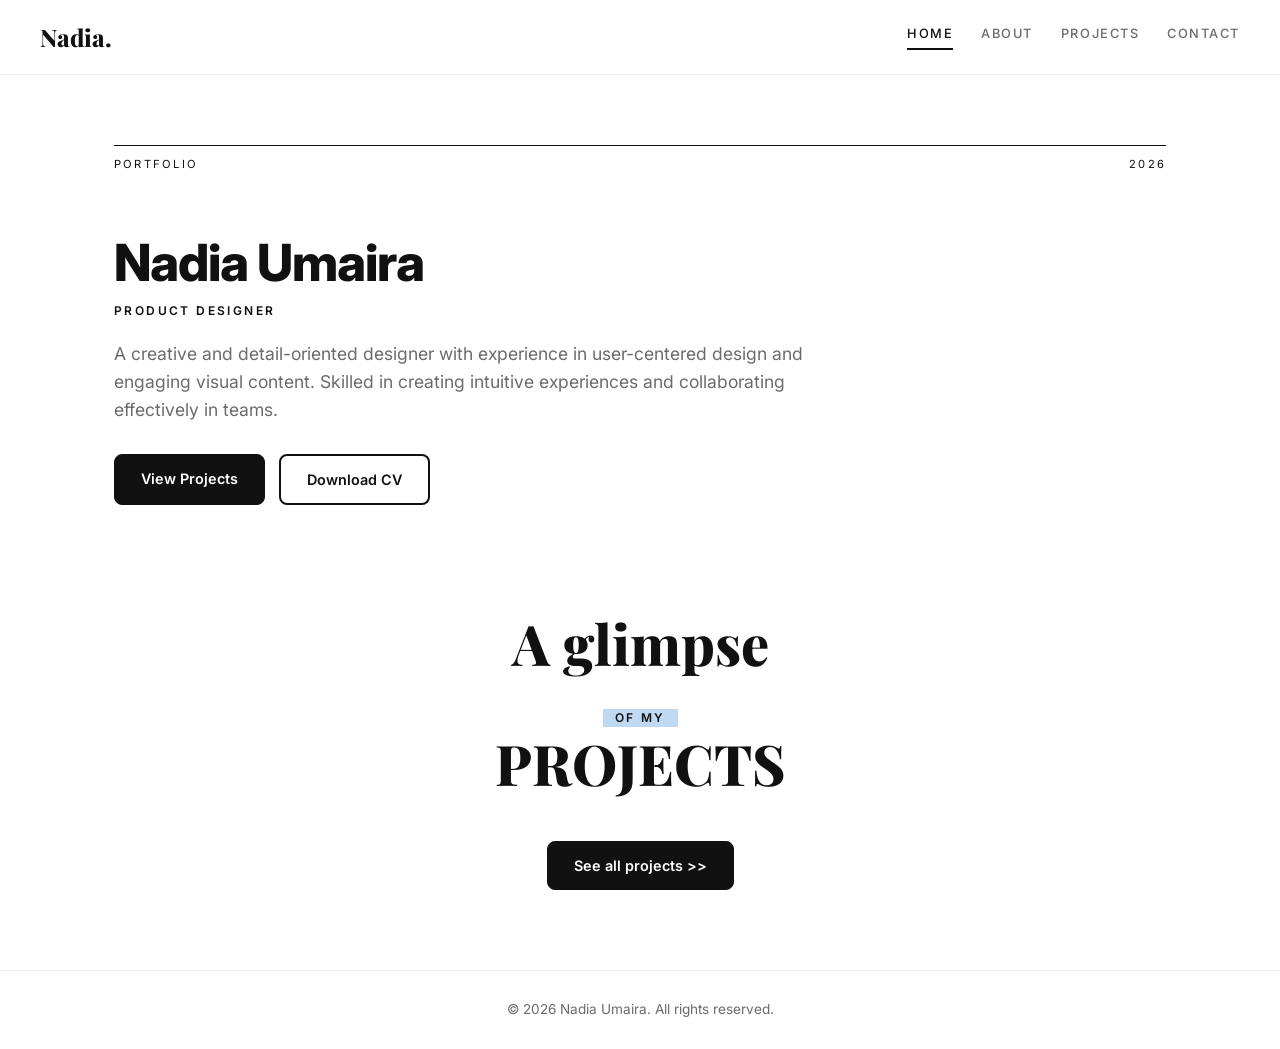
==== index.html @ 330bded6 "first commit" ====
<!DOCTYPE html>
<html lang="en">
<head>
  <meta charset="UTF-8">
  <meta name="viewport" content="width=device-width, initial-scale=1.0">
  <title>Nadia Umaira | Product Designer</title>
  <link rel="preconnect" href="https://fonts.googleapis.com">
  <link rel="preconnect" href="https://fonts.gstatic.com" crossorigin>
  <link href="https://fonts.googleapis.com/css2?family=Inter:wght@400;500;600;700&family=Playfair+Display:wght@800&display=swap" rel="stylesheet">
  <link rel="stylesheet" href="css/style.css">
</head>
<body>

  <header class="navbar">
    <a href="index.html" class="logo">Nadia.</a>
    <button class="menu-toggle" id="menuToggle" aria-label="Open menu">☰</button>
    <nav id="navMenu">
      <a href="index.html" class="active">Home</a>
      <a href="about.html">About</a>
      <a href="projects.html">Projects</a>
      <a href="contact.html">Contact</a>
    </nav>
  </header>

  <main class="container">
    <section class="hero">
      <div class="rule"><span>Portfolio</span><span class="year"></span></div>
      <h1>Nadia Umaira</h1>
      <p class="role">Product Designer</p>
      <p class="bio" style="max-width:700px; font-size:1.1rem;">
        A creative and detail-oriented designer with experience in user-centered design and engaging visual content.
        Skilled in creating intuitive experiences and collaborating effectively in teams.
      </p>
      <div class="hero-buttons">
        <a href="projects.html" class="btn btn-primary">View Projects</a>
        <a href="assets/img/Nadia Umaira-resume.pdf" class="btn btn-outline" download>Download CV</a>
      </div>
    </section>

    <section>
      <h2 class="display">A glimpse<br><small>OF MY</small><br>PROJECTS</h2>
      <div style="text-align:center; padding-bottom:80px;">
        <a href="projects.html" class="btn btn-primary">See all projects >></a>
      </div>
    </section>
  </main>

  <footer>
    <p>&copy; <span class="year"></span> Nadia Umaira. All rights reserved.</p>
  </footer>

  <script src="js/script.js"></script>
</body>
</html>
---- css/style.css ----
:root {
  --bg: #ffffff;
  --text: #111111;
  --muted: #6b6b6b;
  --line: #111111;
  --sky: #bfd9f2;

  --merdeka: #b08d2e;
  --sihadir: #f0607f;
  --padasuka: #7a1428;
  --dolce: #f28db2;
  --quickmart: #2cb5a0;

  --font-body: 'Inter', 'Segoe UI', Arial, sans-serif;
  --font-display: 'Playfair Display', Georgia, serif;
}

* { margin: 0; padding: 0; box-sizing: border-box; }
html { scroll-behavior: smooth; }
body { font-family: var(--font-body); background: var(--bg); color: var(--text); line-height: 1.6; }
a { text-decoration: none; color: inherit; }
.container { max-width: 1100px; margin: 0 auto; padding: 0 24px; }

/* Navbar */
.navbar { display: flex; justify-content: space-between; align-items: center; padding: 18px 40px; background: #fff; position: sticky; top: 0; z-index: 10; border-bottom: 1px solid #eee; }
.logo { font-family: var(--font-display); font-size: 1.5rem; font-weight: 800; }
nav { display: flex; gap: 28px; }
nav a { color: var(--muted); font-size: .8rem; font-weight: 500; letter-spacing: .12em; text-transform: uppercase; padding-bottom: 4px; border-bottom: 2px solid transparent; transition: .2s; }
nav a:hover, nav a.active { color: var(--text); border-bottom-color: var(--text); }
.menu-toggle { display: none; background: none; border: none; font-size: 1.6rem; cursor: pointer; }

/* Hero */
.hero { padding: 70px 0 50px; }
.rule { display: flex; justify-content: space-between; border-top: 1px solid var(--line); padding-top: 10px; font-size: .7rem; letter-spacing: .2em; text-transform: uppercase; margin-bottom: 60px; }
.hero h1 { font-size: clamp(2rem, 5vw, 3.2rem); line-height: 1.1; font-weight: 800; letter-spacing: -.02em; }
.role { font-size: .75rem; font-weight: 600; letter-spacing: .2em; text-transform: uppercase; margin: 10px 0 20px; }
.bio { max-width: 560px; color: var(--muted); font-size: .80rem;  }
.hero-buttons { display: flex; gap: 14px; margin-top: 30px; flex-wrap: wrap; }

/* Buttons */
.btn { padding: 12px 26px; border-radius: 8px; font-weight: 600; font-size: .9rem; transition: .2s; display: inline-block; }
.btn-primary { background: var(--text); color: #fff; border: 1px solid var(--text); }
.btn-primary:hover { background: #fff; color: var(--text); }
.btn-outline { border: 2px solid var(--text); color: var(--text); }
.btn-outline:hover { background: var(--text); color: #fff; }

/* Judul serif besar */
.display { font-family: var(--font-display); font-weight: 800; text-align: center; line-height: 1; font-size: clamp(2rem, 6vw, 3.5rem); padding: 60px 0 50px; }
.display small { display: inline-block; font-family: var(--font-body); font-size: .75rem; font-weight: 600; letter-spacing: .2em; background: var(--sky); padding: 3px 12px; margin: 8px 0; }

/* Tag label kecil */
.tag { display: inline-block; font-size: .99rem; font-weight: 700; letter-spacing: .15em; text-transform: uppercase;  color: #000000; padding: 4px; border-radius: 4px; margin-bottom: 0px; }

/* Project cards */
.project-grid { display: grid; grid-template-columns: repeat(auto-fill, minmax(300px, 1fr)); gap: 28px; padding-bottom: 80px; }
.project-card { display: block; border-radius: 16px; overflow: hidden; background: #fff; border: 1px solid #eee; transition: .25s; }
.project-card:hover { transform: translateY(-6px); box-shadow: 0 14px 30px rgba(0, 0, 0, .12); }
.project-card .cover { aspect-ratio: 16 / 9; background: linear-gradient(135deg, var(--c1), var(--c2)); }
.project-card .cover img { width: 100%; height: 100%; object-fit: cover; display: block; }
.project-card .info { padding: 18px 20px 22px; border-top: 4px solid var(--c1); }
.project-card h3 { font-family: var(--font-display); font-size: 1.4rem; margin-bottom: 4px; }
.project-card p { color: var(--muted); font-size: .9rem; }

/* Footer */
footer { text-align: center; padding: 28px; color: var(--muted); font-size: .85rem; border-top: 1px solid #eee; }

/* Responsive */
@media (max-width: 768px) {
  .navbar { padding: 16px 20px; }
  .menu-toggle { display: block; }
  nav { display: none; position: absolute; top: 100%; left: 0; right: 0; flex-direction: column; gap: 0; background: #fff; border-bottom: 1px solid #eee; }
  nav.open { display: flex; }
  nav a { padding: 14px 24px; border-bottom: none; }
  .hero { padding-top: 40px; }
  .rule { margin-bottom: 36px; }
}

.project-logo {
  width: 40px;
  height: 40px;
  object-fit: contain;
  border-radius: 6px;
  flex-shrink: 0;
}
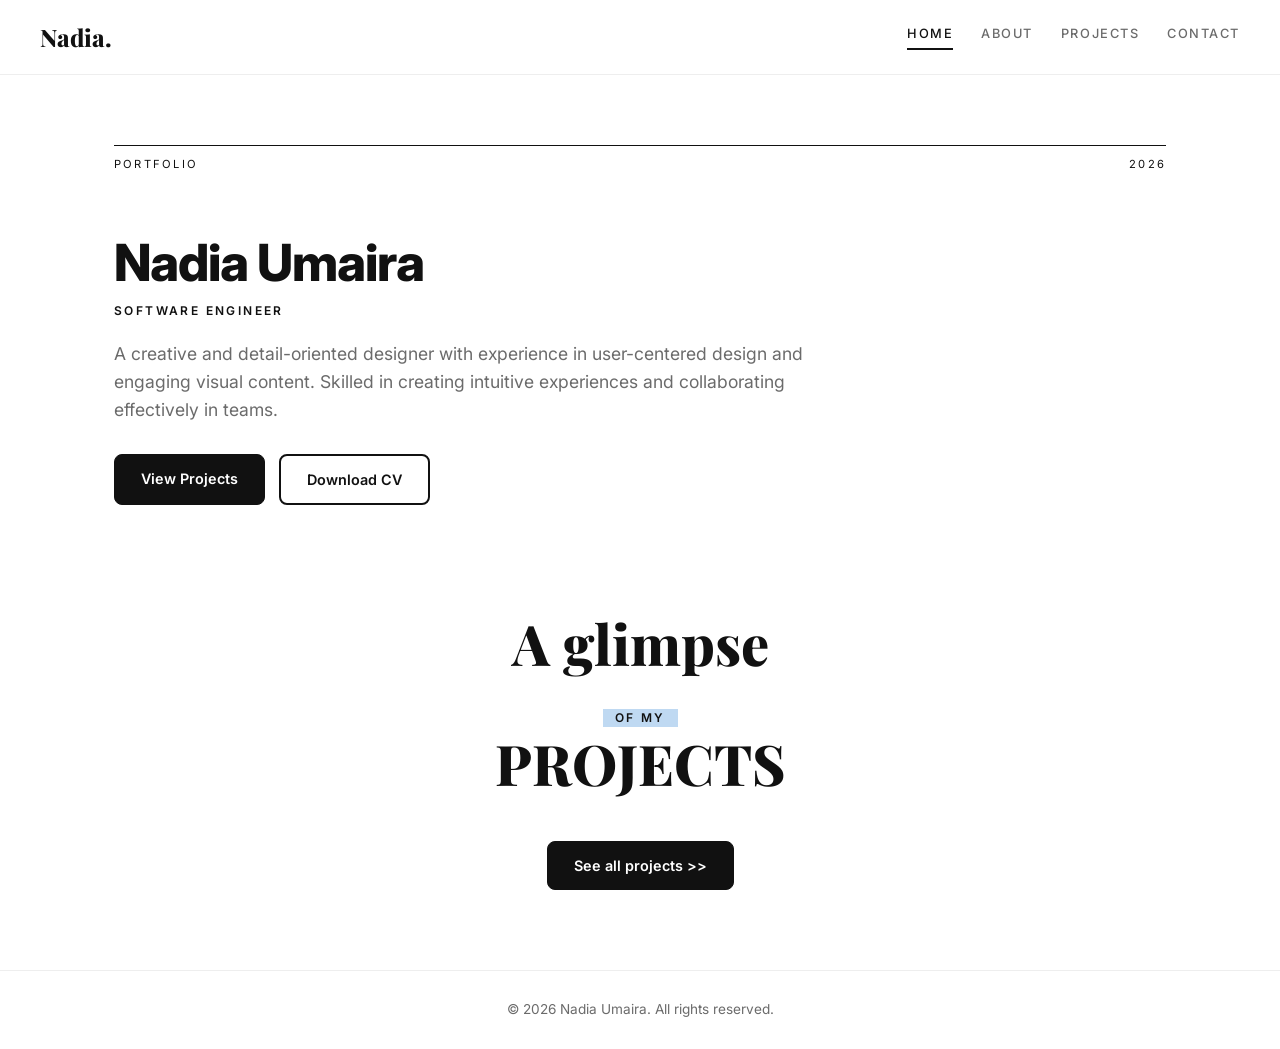
==== commit 74790c16: "update judul topbar" ====
--- a/index.html
+++ b/index.html
@@ -26,7 +26,7 @@
     <section class="hero">
       <div class="rule"><span>Portfolio</span><span class="year"></span></div>
       <h1>Nadia Umaira</h1>
-      <p class="role">Product Designer</p>
+      <p class="role">Software Engineer</p>
       <p class="bio" style="max-width:700px; font-size:1.1rem;">
         A creative and detail-oriented designer with experience in user-centered design and engaging visual content.
         Skilled in creating intuitive experiences and collaborating effectively in teams.
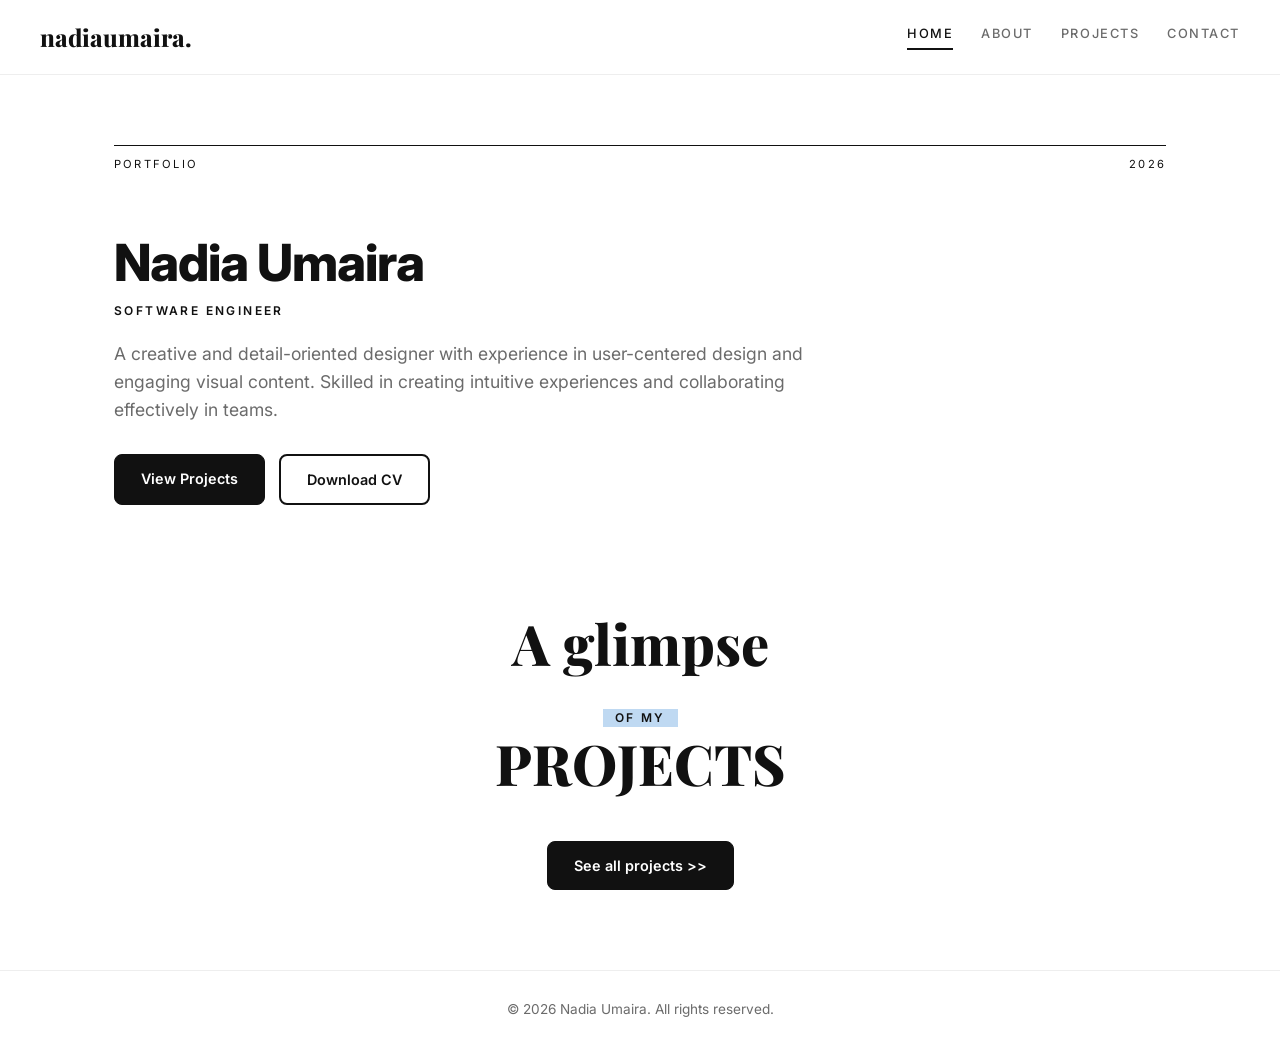
==== commit 4c639e99: "update judul topbar" ====
--- a/index.html
+++ b/index.html
@@ -12,7 +12,7 @@
 <body>
 
   <header class="navbar">
-    <a href="index.html" class="logo">Nadia.</a>
+    <a href="index.html" class="logo">nadiaumaira.</a>
     <button class="menu-toggle" id="menuToggle" aria-label="Open menu">☰</button>
     <nav id="navMenu">
       <a href="index.html" class="active">Home</a>
